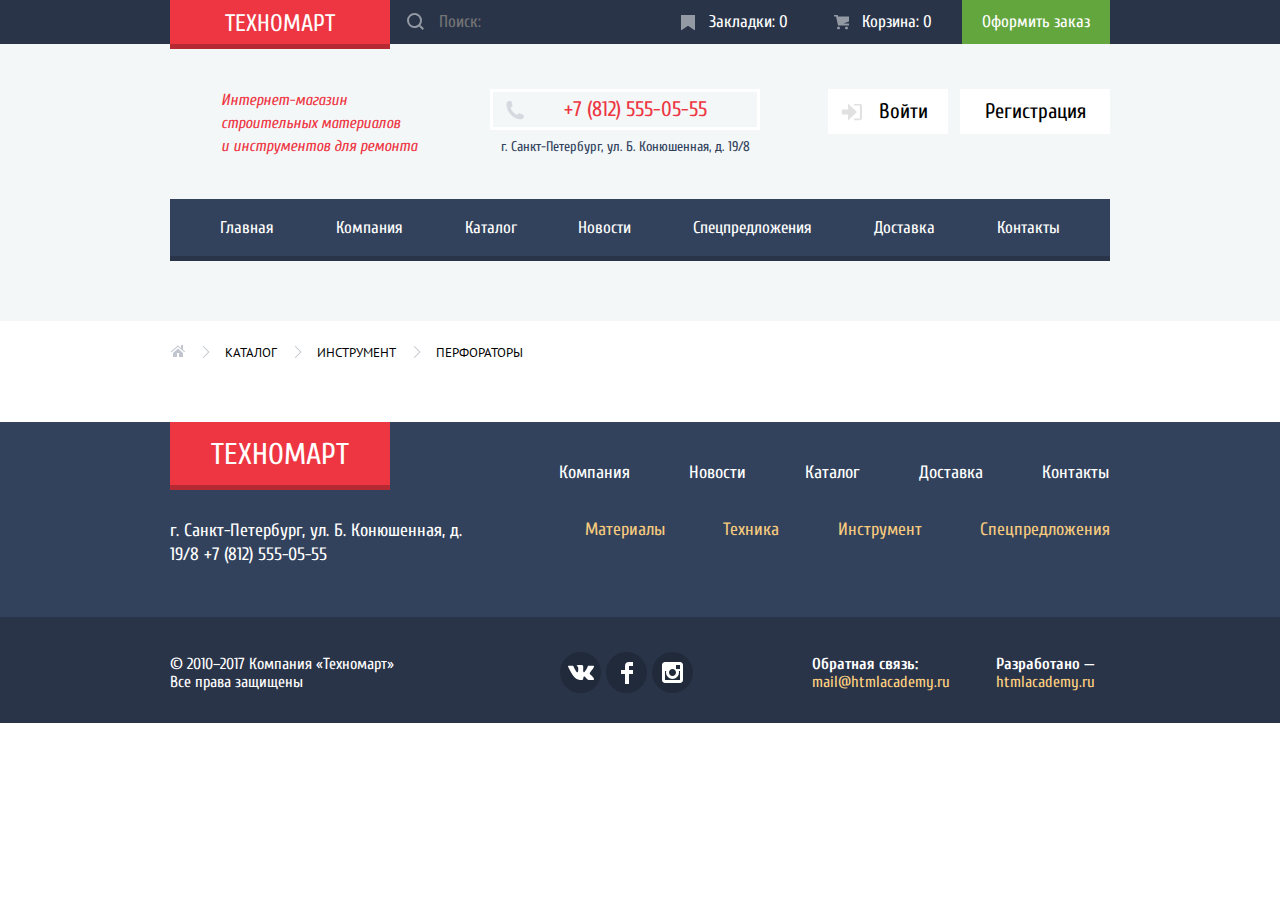
==== catalog-page.html @ 2df8b862 "Catalog Page Started" ====
<!DOCTYPE html>
<html lang="ru">

<head>
    <meta charset="UTF-8">
    <title>Technomart</title>
    <link href="https://fonts.googleapis.com/css?family=Cuprum:400,400i,700|PT+Sans:400,700&display=swap&subset=cyrillic" rel="stylesheet">
    <link rel="stylesheet" href="css/normalize.css">
    <link rel="stylesheet" href="css/style.css">
</head>

<body class="catalog-page">
    <header class="main-header container">
        <div class="header-top-panel">
            <div class="header-top-container">
                <ul class="top-panel-menu">
                    <li>
                        <a class="top-panel-link top-panel-logo" href="#">ТЕХНОМАРТ</a>
                    </li>
                    <li class="menu-item-search">
                        <form action="" method="post">
                            <input class="top-panel-link top-panel-search" type="search" name="header-search" placeholder="Поиск:">
                        </form>
                    </li>
                </ul>
                <ul class="top-panel-menu">
                    <li>
                        <a class="top-panel-link top-panel-bookmarks header-btn-ico" href="#">Закладки: <output class="bookmark-counter">0</output></a>
                    </li>
                    <li>
                        <a class="top-panel-link top-panel-basket header-btn-ico" href="#">Корзина: <output class="basket-counter">0</output></a>
                    </li>
                    <li>
                        <a class="top-panel-link top-panel-checkout" href="#">Оформить заказ</a>
                    </li>
                </ul>
            </div>
        </div>
        <div class="header-middle-panel">
            <div class="middle-panel-container">
                <div class="middle-info-container">
                    <p class="middle-panel-info">
                        Интернет-магазин
                        строительных материалов<br>
                        и инструментов для ремонта
                    </p>
                </div>
                <div class="middle-panel-contacts">
                    <a class="panel-contacts-phone" href="tel:+78125550555">+7 (812) 555-05-55</a>
                    <p class="panel-contacts-location">г. Санкт-Петербург, ул. Б. Конюшенная, д. 19/8</p>
                </div>
                <div class="middle-panel-login">
                    <a class="panel-login-btn panel-login-in" href="#">Войти</a>
                    <a class="panel-login-btn panel-login-reg" href="#">Регистрация</a>
                </div>
            </div>
            <nav class="middle-panel-navigation">
                <ul class="main-nav-menu">
                    <li class="main-nav-item">
                        <a class="nav-item-link" href="">Главная</a>
                    </li>
                    <li class="main-nav-item">
                        <a class="nav-item-link" href="">Компания</a>
                    </li>
                    <li class="main-nav-item">
                        <a class="nav-item-link" href="">Каталог</a>
                    </li>
                    <li class="main-nav-item">
                        <a class="nav-item-link" href="">Новости</a>
                    </li>
                    <li class="main-nav-item">
                        <a class="nav-item-link" href="">Спецпредложения</a>
                    </li>
                    <li class="main-nav-item">
                        <a class="nav-item-link" href="">Доставка</a>
                    </li>
                    <li class="main-nav-item">
                        <a class="nav-item-link" href="">Контакты</a>
                    </li>
                </ul>
            </nav>
        </div>
    </header>
    <main class="container">
        <div class="main-content">
            <ul class="bread-crumbs">
                <li class="bread-crumbs-item">
                    <a href="" class="crumbs-item-link">
                        <img src="svg/icon-home.svg" alt="home" width="15" height="20">
                    </a>
                </li>
                <li class="bread-crumbs-item">
                    <a href="" class="crumbs-item-link">Каталог</a>
                </li>
                <li class="bread-crumbs-item">
                    <a href="" class="crumbs-item-link">Инструмент</a>
                </li>
                <li class="bread-crumbs-item">
                    <a class="crumbs-item-link">Перфораторы</a>
                </li>
            </ul>
        </div>
    </main>
    <footer class="main-footer container">
        <div class="footer-top-panel-container">
            <div class="footer-top-panel">
                <div class="footer-logo-container">
                    <a href="" class="footer-logo">ТЕХНОМАРТ</a>
                    <p class="technomart-address">
                        г. Санкт-Петербург, ул. Б. Конюшенная, д. 19/8
                        +7 (812) 555-05-55
                    </p>
                </div>
                <nav class="footer-navigation-container">
                    <ul class="footer-top-navigation">
                        <li class="footer-top-navigation-item">
                            <a href="" class="footer-top-navigation-link">Компания</a>
                        </li>
                        <li class="footer-top-navigation-item">
                            <a href="" class="footer-top-navigation-link">Новости</a>
                        </li>
                        <li class="footer-top-navigation-item">
                            <a href="" class="footer-top-navigation-link">Каталог</a>
                        </li>
                        <li class="footer-top-navigation-item">
                            <a href="" class="footer-top-navigation-link">Доставка</a>
                        </li>
                        <li class="footer-top-navigation-item">
                            <a href="" class="footer-top-navigation-link">Контакты</a>
                        </li>
                    </ul>
                    <ul class="footer-bottom-navigation">
                        <li class="footer-bottom-navigation-item">
                            <a href="" class="footer-bottom-navigation-link">Материалы</a>
                        </li>
                        <li class="footer-bottom-navigation-item">
                            <a href="" class="footer-bottom-navigation-link">Техника</a>
                        </li>
                        <li class="footer-bottom-navigation-item">
                            <a href="" class="footer-bottom-navigation-link">Инструмент</a>
                        </li>
                        <li class="footer-bottom-navigation-item">
                            <a href="" class="footer-bottom-navigation-link">Спецпредложения</a>
                        </li>
                    </ul>
                </nav>
            </div>
        </div>
        <div class="footer-bottom-panel-container">
            <div class="footer-bottom-panel">
                <p class="footer-copyright">
                    © 2010–2017 Компания «Техномарт»
                    Все права защищены
                </p>
                <div class="footer-social-container">
                    <a href="" class="footer-social social-vk">
                        <span class="visually-hidden">VK</span>
                    </a>
                    <a href="" class="footer-social social-fb">
                        <span class="visually-hidden">FB</span>
                    </a>
                    <a href="" class="footer-social social-instagram">
                        <span class="visually-hidden">Instagram</span>
                    </a>
                </div>
                <div class="footer-autors">
                    <p class="footer-autors-container">
                        <b class="footer-autors-info">Обратная связь:</b>
                        <a href="" class="footer-autors-link">mail@htmlacademy.ru</a>
                    </p>
                    <p class="footer-autors-container">
                        <b class="footer-autors-info">Разработано —</b>
                        <a href="" class="footer-autors-link">htmlacademy.ru</a>
                    </p>
                </div>
            </div>
        </div>
    </footer>
    <div class="modal modal-login">
        <form action="" class="modal-form" method="post">
            <div class="modal-form-container">
                <div class="user-info-container">
                    <p class="user-info">
                        <label class="form-label" for="user-name">Ваше имя:</label>
                        <input class="form-input" type="text" name="name" placeholder="Представьтесь, пожалуйста" id="user-name">
                    </p>
                    <p class="user-info">
                        <label class="form-label" for="user-mail">Ваш e-mail:</label>
                        <input class="form-input" type="text" name="mail" placeholder="Для отправки ответа" id="user-mail">
                    </p>
                </div>
                <p class="user-letter-container">
                    <label class="form-label" for="user-latter">Текст письма:</label>
                    <textarea class="user-letter form-input" name="latter" placeholder="В свободной форме" id="user-latter"></textarea>
                </p>
            </div>
            <div class="submit-btn-container">
                <button class="button submit-btn" type="submit">ОТПРАВИТЬ</button>
            </div>
        </form>
        <button class="modal-close-btn"></button>
    </div>
    <div class="modal modal-map">
        <iframe src="https://yandex.ru/map-widget/v1/-/CKA7zEIZ" width="940" height="446" frameborder="0" allowfullscreen="true"></iframe>
        <button class="modal-close-btn"></button>
    </div>
    <div class="modal mobal-buy">
        <div class="mobal-buy-title-container">
            <h3 class="mobal-buy-title">Товар добавлен в корзину!</h3>
        </div>
        <div class="mobal-buy-btn-container">
            <button class="button checkout-btn">ОФОРМИТЬ ЗАКАЗ</button>
            <button class="button continue-btn">ПРОДОЛЖИТЬ ПОКУПКИ</button>
        </div>
        <button class="modal-close-btn"></button>
    </div>
    <script src="js/main.js"></script>
</body>

</html>
---- css/style.css ----
/* Base style */

*, *::before, *::after {
    box-sizing: inherit;
}

html {
    box-sizing: border-box;
}

.content-box-component {
    box-sizing: content-box;
}

.visually-hidden:not(:focus):not(:active),
input[type="checkbox"].visually-hidden,
input[type="radio"].visually-hidden {
  position: absolute;

  width: 1px;
  height: 1px;
  margin: -1px;
  border: 0;
  padding: 0;

  white-space: nowrap;

  clip-path: inset(100%);
  clip: rect(0 0 0 0);
  overflow: hidden;
}

body .display-on {
    display: block;
}

body .display-off {
    display: none;
}

h1, h2, h3, h4, h5, h6 {
    margin: 0;
}

a {
    display: inline-block;
    text-decoration: none;
    color: #fff;
}

.button {
    color: #ffffff;
    background-color: #ee3643;

    font-size: 14px;
    line-height: 18px;
    font-weight: 400;
    text-transform: uppercase;
    text-align: center;

    border-radius: 4px;
    border: none;

    padding-top: 10px;
    padding-bottom: 10px;

    cursor: pointer;
}

.button:hover {
    background-color: #ca2c37;
}

.button:active {
    background-color: #ba2732;
}

img {
    max-width: 100%;
    height: auto;
}

ul,
li {
    list-style: none;

    margin: 0;
    padding: 0;
}

.container {
    width: 100%;
}

.visibly {
    opacity: 1;

    z-index: 10;
}

.not-visibly {
    opacity: 0;
}

.new-item-ico {
    position: absolute;
    width: 60px;
    height: 59px;

    right: 0;
    top: 0;

    background: url(../img/new-icon.png) no-repeat;
}

body {
    padding: 0;
    margin: 0;

    font-family: 'Cuprum', Arial, sans-serif;
    color: #fff;
    font-size: 24px;
    line-height: 30px;
    font-weight: 400;
}

/* Header */


/* Top panel*/

.header-top-panel {
    width: 100%;
    min-height: 42px;

    background-color: #293449;

    font-size: 17px;
    line-height: 18px;
}

.header-top-container {
    max-width: 960px;
    width: 100%;

    display: flex;
    justify-content: space-between;

    padding: 0 10px;
    margin: 0 auto;
}

.top-panel-menu {
    display: flex;
}

.header-top-panel .top-panel-logo {
    height: 100%;

    padding: 13px 55px;
    padding-bottom: 7px;

    background-color: #ee3643;
    box-shadow: 0 5px 0 0 #b52933;

    font-size: 24px;
    line-height: 21px;
}

.top-panel-search {
    width: 100%;

    padding-left: 49px;
    padding-right: 20px;

    font: inherit;
    color: #ffffff;
    background-color: #293449;
    background-image: url(../svg/icon-search-opacity.svg);
    background-repeat: no-repeat;
    background-position: 17px 13px;
    border: none;
    outline: none;
}

.menu-item-search {
    width: 270px;
}

.top-panel-bookmarks {
    padding-left: 44px;
    padding-right: 30px;
}

.top-panel-basket {
    padding-left: 44px;
    padding-right: 30px;
}

.top-panel-checkout {
    padding: 0 20px;

    background-color: #63a63e;
}

.top-panel-link {
    padding-top: 13px;
    padding-bottom: 13px;
}

.header-btn-ico {
    position: relative;
}

.header-btn-ico::before {
    position: absolute;
    content: "";
    width: 19px;
    height: 19px;

    top: 50%;
    left: 16px;

    transform: translateY(-50%);

    opacity: 0.5;

    background-repeat: no-repeat;
    background-position: center center;
}

.top-panel-bookmarks::before {
    background-image: url(../svg/icon-bookmark.svg);
    background-position: left center;
}

.top-panel-basket::before {
    background-image: url(../svg/icon-cart.svg);
    background-position: left center;
}

.header-btn-ico:hover {
    background-color: #212a3a;
}

.top-panel-logo:hover,
.top-panel-logo:focus {
    background-color: #ca2c37;
}

.top-panel-checkout:hover,
.top-panel-checkout:focus {
    background-color: #5fbb2d;
}

.header-btn-ico:hover::before,
.header-btn-ico:focus::before {
    opacity: 1;
}

.top-panel-bookmarks:active {
    background-color: #161d29;
    color: rgba(255,255,255,0.5);
}

.top-panel-basket:active {
    background-color: #161d29;
    color: rgba(255,255,255,0.5);
}

.top-panel-logo:active {
    background-color: #ba2732;
}

.top-panel-checkout:active {
    background-color: #518534;
    color: rgba(255,255,255,0.5);
}

.header-btn-ico:active::before {
    opacity: 0.5;
}

.top-panel-search:hover {
    background-color: #212a3a;
    background-image: url(../svg/icon-search.svg);
}

.top-panel-search:focus {
    background-color: #ffffff;
    color: #000000;
    background-image: url(../svg/icon-search-red.svg);
}

/* Middle panel */

.header-middle-panel {
    width: 100%;

    background-color: #f3f7f8;
    color: #32425c;

    padding-bottom: 65px;
}

.middle-panel-container {
    max-width: 960px;
    width: 100%;

    padding: 45px 10px 40px 10px;
    margin: 0 auto;

    display: flex;
    justify-content: space-between;
}

.middle-info-container {
    max-width: 300px;
    width: 100%;

    padding: 0 50px 0 51px;
}

.middle-panel-info {
    font-size: 16px;
    line-height: 23px;
    font-style: italic;
    color: #ee3643;

    margin: 0;
}

.middle-panel-contacts {
    max-width: 300px;
    width: 100%;

    padding-right: 30px;
}

.panel-contacts-phone {
    position: relative;

    max-width: 270px;
    width: 100%;

    display: block;

    border: 3px solid #ffffff;
    color: #ee3643;
    font-size: 21px;
    line-height: 21px;
    font-weight: 400;

    padding: 7px 49px 7px 71px;
}

.panel-contacts-phone::before {
    position: absolute;
    content: "";
    width: 18px;
    height: 19px;

    top: 50%;
    left: 13px;

    transform: translateY(-50%);

    opacity: 0.5;

    background: url(../svg/icon-phone.svg) no-repeat center center;
}

.panel-contacts-location {
    display: block;

    font-size: 14px;
    line-height: 24px;
    color: #32425c;
    font-weight: 400;
    text-align: center;

    margin: 0;
    margin-top: 5px;
}

.middle-panel-login {
    max-width: 300px;
    width: 100%;

    display: flex;
    justify-content: space-between;

    padding-left: 18px;
}

.panel-login-btn {
    max-height: 45px;
    height: 100%;

    font-size: 21px;
    line-height: 21px;
    font-weight: 400;
    text-align: center;
    color: #000000;
    background-color: #ffffff;

    padding-top: 12px;
    padding-bottom: 14px;
}

.panel-login-in {
    position: relative;

    max-width: 120px;
    width: 100%;

    padding-left: 31px;
}

.panel-login-in::before {
    position: absolute;
    content: "";
    width: 20px;
    height: 17px;

    top: 50%;
    left: 14px;

    transform: translateY(-50%);

    opacity: 0.5;

    background: url(../svg/icon-login.svg) no-repeat center center;
}

.panel-login-reg {
    max-width: 150px;
    width: 100%;
}

.panel-login-btn:hover {
    color: #ee3643;
}

.panel-login-in:hover::before {
    background: url(../svg/icon-login-blue.svg) no-repeat center center;

    opacity: 1;
}

.panel-login-btn:active {
    color: rgba(0,0,0,0.5);
}

.panel-login-in:active::before {
    background: url(../svg/icon-login.svg) no-repeat center center;

    opacity: 0.5;
}

/* Middle-panel-navigation */

.middle-panel-navigation {
    max-width: 960px;
    width: 100%;

    padding: 0 10px;
    margin: 0 auto;

    color: #ffffff;
    font-size: 17px;
    line-height: 17px;
    font-weight: 400;
}

.main-nav-menu {
    display: flex;
    justify-content: space-between;
    flex-wrap: wrap;

    background-color: #32425c;
    box-shadow: 0 5px 0 0 #293449;
    padding-left: 20px;
    padding-right: 20px;
}

.nav-item-link {
    padding: 20px 30px;
}

.nav-item-link:hover {
    background-color: #293449;
}

.nav-item-link:active {
    background-color: #1d2739;

    color: rgba(255,255,255,0.5);
}

/* Main */

.content {
    padding-top: 60px;
    padding-bottom: 85px;

    background-color: #ffffff;
}

.main-content {
    max-width: 960px;
    width: 100%;

    padding: 0 10px;
    margin: 0 auto;
}

/* Features */

.features-container {
    margin-bottom: 53px;
}

.features {
    display: flex;
    justify-content: space-between;
    flex-wrap: wrap;
    align-items: flex-start;
}

.features-item {
    position: relative;

    max-width: 300px;
    width: 100%;

    padding: 19px 24px;
    margin-bottom: 20px;
}

.features-item-slider {
    position: relative;

    max-width: 620px;
    width: 100%;
    height: 266px;

    margin-bottom: 20px;

    background-color: black;
}

.features-slider-btn {
    position: absolute;
    width: 23px;
    height: 40px;

    top: 50%;

    transform: translateY(-50%);

    background-repeat: no-repeat;
    background-position: center center;

    border: none;
    background-color: transparent;

    cursor: pointer;

    padding: 0;

    outline: none;
}

.slider-btn-left {
    left: 25px;

    background-image: url(../svg/icon-left.svg);
}

.slider-btn-right {
    right: 25px;

    background-image: url(../svg/icon-right.svg);
}

.slider-paginator-container {
    position: absolute;

    width: 30px;
    height: 10px;

    left: 49%;
    bottom: 38px;
}

.slider-paginator-container-flex {
    display: flex;
    justify-content: space-between;
}

.slider-paginator {
    display: flex;
    justify-content: center;
    align-items: center;

    width: 10px;
    height: 10px;

    border-radius: 50%;
    background-color: #ffffff;

    cursor: pointer;
}

.slider-red-dot {
    width: 6px;
    height: 6px;

    border-radius: 50%;
    background-color: #ee3643;
}

.features-slider-container {
    height: 100%;
}

.features-slider-1 {
    display: flex;
    flex-direction: column;

    width: 100%;
    height: 100%;

    padding: 24px 24px;

    background: url('../img/features-slider-img-1.jpg') no-repeat center center;
}

.features-slider-2 {
    display: flex;
    flex-direction: column;

    width: 100%;
    height: 100%;

    padding: 24px 24px;

    background: url('../img/features-slider-img-2.jpg') no-repeat center center;
}

.features-slider-title {
    font-size: 36px;
    line-height: 36px;
    font-weight: 700;
    text-transform: uppercase;
    color: #ffffff;
}

.features-slider-info {
    font-family: 'PT Sans', Arial, sans-serif;
    font-size: 18px;
    line-height: 24px;
    font-weight: 400;
    color: #ffffff;
}

.features-slider-button {
    width: 195px;

    margin-top: auto;
}

.features-item-container {
    max-width: 300px;
    width: 100%;
}

.features-fon-1 {
    background-color: #ffbf47;

    background-image: url(../svg/icon-1.svg);
    background-repeat: no-repeat;
    background-position: 213px center;

}

.features-fon-2 {
    background-color: #3bbce3;

    background-image: url(../svg/icon-2.svg);
    background-repeat: no-repeat;
    background-position: 197px center;
}

.features-fon-3 {
    background-color: #dc91d8;

    background-image: url(../svg/icon-3.svg);
    background-repeat: no-repeat;
    background-position: 191px center;
}

.features-fon-4 {
    background-color: #8ed78f;

    background-image: url(../svg/icon-4.svg);
    background-repeat: no-repeat;
    background-position: 196px center;
}

.features-fon-5 {
    background-color: #ffc047;

    background-image: url(../svg/icon-5.svg);
    background-repeat: no-repeat;
    background-position: 191px center;
}

.features-title {
    font-size: 24px;
    line-height: 30px;
    font-weight: 700;

    color: #ffffff;

    margin-bottom: 17px;
}

.features-button {
    max-width: 135px;
    width: 100%;

    font-size: 14px;
    line-height: 18px;
    text-transform: uppercase;
    font-weight: 400;
    text-align: center;
    vertical-align: middle;

    color: #ffffff;
    background-color: rgba(0, 0, 0, 0.1);
    border-radius: 4px;

    padding: 10px 0;
}

.features-button:hover {
    background-color: rgba(0, 0, 0, 0.2);
}

.features-button:active {
    background-color: rgba(0, 0, 0, 0.3);
}

/* Popular products */

.popular-products {
    display: flex;
    justify-content: space-between;

    padding: 26px 30px;
    margin-bottom: 20px;

    background-color: #f9f5f0;
}

.popular-products-container {
    margin-bottom: 20px;
}

.popular-products-title {
    align-self: center;

    color: #32425c;
    font-size: 30px;
    line-height: 30px;
    font-weight: 400;
    text-transform: uppercase;
}

.popular-products-btn {
    max-width: 253px;
    width: 100%;
}

.popular-products-menu {
    display: flex;
    justify-content: space-between;

    font-family: 'PT Sans', Arial, sans-serif;
    font-weight: 700;
}

.popular-products-item {
    position: relative;

    max-width: 220px;
    width: 100%;

    border: 1px solid rgba(0,0,0,0.1);
}

.products-item-container {
    display: flex;
    flex-direction: column;
    align-items: center;
}

.products-item-img-container {
    max-width: 190px;
    width: 100%;
    height: 170px;

    display: flex;
    justify-content: center;
    align-items: center;

    margin-bottom: 8px;
}

.products-item-title {
    font-size: 18px;
    line-height: 20px;
    font-weight: 700;
    text-align: center;
    color: #000000;

    margin: 0;
    margin-bottom: 12px;
}

.products-item-img {
    display: block;
}

.products-item-oldprice {
    font-size: 17px;
    line-height: 18px;
    font-weight: 700;
    text-align: center;
    text-decoration: line-through;
    color: #a9a9a9;

    min-height: 18px;

    margin-bottom: 10px;
}

.products-item-newprice {
    align-self: center;

    font-size: 17px;
    line-height: 18px;
    font-weight: 700;
    text-align: center;
    color: #ffffff;
    border-radius: 3px;
    background: url(../svg/red-button.svg) no-repeat;

    padding: 10px 38px;
    margin-bottom: 20px;
}

.hover-hidden-container {
    display: none;
}

.products-item-hover-container {
    display: flex;
    justify-content: center;
    align-items: center;
}

.products-hover-btn {
    display: block;

    border: none;
    border-radius: 4px;

    font-family: 'Cuprum', Arial, sans-serif;
    font-size: 14px;
    line-height: 18px;
    font-weight: 400;
    color: #ffffff;
    text-transform: uppercase;
    text-align: center;
    vertical-align: middle;

    cursor: pointer;
}

.buy-btn {
    position: relative;

    min-width: 135px;
    width: 100%;

    margin-bottom: 10px;
    padding-top: 10px;
    padding-bottom: 7px;

    background-color: #63a63e;
    box-shadow: 0 3px 0 0 #367315;
}

.bookmark-btn {
    min-width: 135px;
    width: 100%;

    padding-top: 8px;
    padding-bottom: 6px;

    color: #32425c;
    background-color: #ffffff;
    border: 3px solid #63a63e;
}

.buy-btn::before {
    position: absolute;
    content: "";
    width: 19px;
    height: 19px;

    top: 50%;
    left: 16px;

    transform: translateY(-50%);

    opacity: 0.5;

    background-repeat: no-repeat;
    background-position: center center;
}

.buy-btn::before {
    background-image: url(../svg/icon-cart.svg);
    background-position: left center;
}

.buy-btn:hover,
.buy-btn:focus {
    background-color: #5fbb2d;
}

.buy-btn:hover::before,
.buy-btn:focus::before {
    opacity: 1;
}

.buy-btn:active {
    background-color: #518534;
}

.buy-btn:active::before {
    opacity: 1;
}

.bookmark-btn:hover,
.bookmark-btn:focus {
    border-color: #32425c;
}

.bookmark-btn:active {
    border-color: rgba(50, 66, 92, 0.5);
    color: rgba(50, 66, 92, 0.5);
}

.popular-products-item:hover .products-item-img {
    display: none;
}

.popular-products-item:hover .hover-hidden-container {
    display: block;
}

.popular-products-item:hover {
    box-shadow: 0 10px 20px 0 rgba(0,0,0,0.3);
}

/* Popular-producers */

.popular-producers {
    display: flex;
    justify-content: space-between;

    padding: 26px 30px;
    margin-bottom: 20px;

    background-color: #f9f5f0;
}

.popular-producers-title {
    align-self: center;

    color: #32425c;
    font-size: 30px;
    line-height: 30px;
    font-weight: 400;
    text-transform: uppercase;
}

.popular-producers-btn {
    max-width: 253px;
    width: 100%;
}

.popular-producers-container {
    margin-bottom: 65px;
}

.popular-producers-menu {
    display: flex;
    justify-content: space-between;
    align-items: flex-start;
    flex-wrap: wrap;
}

.popular-producers-item {
    display: flex;
    justify-content: center;
    align-items: center;

    max-width: 220px;
    width: 100%;
    height: 145px;

    border: 1px solid rgba(0,0,0,0.1);

    margin-bottom: 20px;
}

.popular-producers-item:hover {
    box-shadow: 0 10px 20px 0 rgba(0,0,0,0.3);
}

.producers-item-link:active {
    opacity: 0.4;
}

.producers-item-link {
    display: flex;
    justify-content: center;
    align-items: center;

    width: 100%;
    height: 100%;

    background-color: #ffffff;
}

.interskol-img {
    margin-top: -10px;
}

/* Services */

.services-container {
    width: 100%;

    background-color: #f4f8fa;
    color: #000000;
}

.services {
    max-width: 960px;
    width: 100%;

    padding: 65px 10px 0 10px;
    margin: 0 auto;
}

.services-info {
    margin-bottom: 60px;
}

.services-title {
    font-size: 30px;
    line-height: 30px;
    text-transform: uppercase;
    font-weight: 400;
    color: #000000;

    margin-bottom: 25px;
}

.services-description {
    font-family: 'PT Sans', Arial, sans-serif;
    font-size: 13px;
    line-height: 24px;
    font-weight: 400;
    color: #000000;

    margin: 0;
}

.services-content {
    position: relative;
    margin-bottom: 54px;
    padding-bottom: 102px;
}

.services-slider-menu {
    max-width: 240px;
    width: 100%;
}

.services-content::after {
    content: "";

    position: absolute;

    height: 270px;
    width: 20px;

    left: 230px;
    top: -45px;

    background: url('../img/shadow-line.png') no-repeat;
}

.services-slider-menu label {
    display: block;

    width: 100%;

    padding: 15px 22px;

    font-size: 21px;
    line-height: 30px;
    font-weight: 700;
    text-align: left;
    color: #ffffff;
    background-color: #32425c;

    border-bottom: 1px solid #293449;
    border-top: 1px solid #405069;

    cursor: pointer;
}

.services-slider-menu input[type="radio"] {
    display: none;

    position: absolute;

    opacity: 0;
}

.services-slider-item:hover {
    background-color: #293449;
    color: #ffffff;
}

#button-1:checked ~ label[for="button-1"],
#button-2:checked ~ label[for="button-2"],
#button-3:checked ~ label[for="button-3"] {
    background-color: #ffffff;
    color: #293449;

    border-top: 1px solid #ffffff;
    border-bottom: 1px solid #ffffff;
}

#button-1:checked ~ .services-slider-content-container .services-slider-delivery,
#button-2:checked ~ .services-slider-content-container .services-slider-guarantee,
#button-3:checked ~ .services-slider-content-container .services-slider-credit {
    display: block;
}

.services-slider-content {
    position: absolute;
    display: none;
    top: 0;
    right: 0;
    width: 620px;
    padding-bottom: 139px;
}

.services-slider-delivery {
    background: url('../img/services-delivery.png') no-repeat 100% 21px;
}

.services-slider-guarantee {
    background: url('../img/services-guarantee.png') no-repeat 100% 0%;
}

.services-slider-credit {
    background: url('../img/services-credit.png') no-repeat 100% 0%;
}

.services-slider-title {
    font-size: 36px;
    line-height: 36px;
    font-weight: 400;
    color: #32425c;
    text-transform: uppercase;

    margin-bottom: 24px;
}

.services-slider-description {
    max-width: 280px;
    width: 100%;

    margin: 0;

    font-family: 'PT Sans', Arial, sans-serif;
    font-size: 13px;
    line-height: 24px;
    font-weight: 400;
    color: #000000;
}

.services-slider-description-guarantee {
    max-width: 380px;
    width: 100%;
}

.services-slider-credit-btn {
    max-width: 195px;
    width: 100%;

    background-color: #ff5357;

    margin-top: 28px;
}

/* About-US */

.about-us-container {
    width: 100%;

    color: #000000;
    background-color: #ffffff;
}

.about-us {
    max-width: 960px;
    width: 100%;

    display: flex;
    justify-content: space-between;

    margin: 0 auto;
    padding: 25px 10px 85px 10px;
}

.about-us-info {
    max-width: 520px;
    width: 100%;
}

.about-us-title {
    font-size: 30px;
    line-height: 30px;
    font-weight: 400;
    text-transform: uppercase;
    color: #000000;

    margin-bottom: 30px;
}

.about-us-desc {
    margin: 0;
    margin-bottom: 25px;

    font-family: 'PT Sans', Arial, sans-serif;
    font-size: 13px;
    line-height: 24px;
    font-weight: 400;
    color: #000000;
}

.about-us-info-menu {
    margin-bottom: 35px;
}

.about-us-info-item {
    font-size: 18px;
    line-height: 20px;
    font-weight: 400;
    color: #000000;

    padding-left: 35px;
    margin-bottom: 20px;
}

.about-us-info-button {
    max-width: 220px;
    width: 100%;
}

.about-us-contacts {
    max-width: 300px;
    width: 100%;
}

.about-us-map {
    margin-top: 32px;
    margin-bottom: 35px;

    cursor: pointer;
}

.about-us-contacts-button {
    max-width: 300px;
    width: 100%;
}

/* Footer */

.footer-top-panel-container {
    background-color: #32425c;
    color: #ffffff;
}

.footer-bottom-panel-container {
    background-color: #293449;
    color: #ffffff;
}

.footer-top-panel {
    max-width: 960px;
    width: 100%;

    display: flex;
    justify-content: space-between;

    margin: 0 auto;
    padding: 0 10px;
    padding-bottom: 50px;
}

.footer-bottom-panel {
    max-width: 960px;
    width: 100%;

    margin: 0 auto;
    padding: 0 10px;
}

.footer-logo-container {
    max-width: 325px;
    width: 100%;
}

.footer-logo {
    max-width: 220px;
    width: 100%;

    padding: 18px 40px;
    padding-bottom: 15px;
    margin-bottom: 34px;

    background-color: #ee3643;
    box-shadow: 0 5px 0 0 #b52933;

    font-size: 30px;
    line-height: 30px;
    font-weight: 400;
    text-transform: uppercase;
    text-align: center;
    color: #ffffff;
}

.footer-logo:hover,
.footer-logo:focus {
    background-color: #ca2c37;
}

.footer-logo:active {
    background-color: #ba2732;
}

.technomart-address {
    margin: 0;

    color: #ffffff;
    font-size: 18px;
    line-height: 24px;
}

.footer-navigation-container {
    font-size: 18px;
    line-height: 24px;
    font-weight: 400;

    margin-top: 39px;
}

.footer-top-navigation {
    display: flex;
    justify-content: space-between;
    flex-wrap: wrap;

    width: 550px;

    margin-bottom: 33px;
}

.footer-bottom-navigation {
    display: flex;
    justify-content: space-between;
    flex-wrap: wrap;

    width: 525px;

    margin-left: 26px;
}

.footer-top-navigation-link {
    color: #ffffff;
}

.footer-bottom-navigation-link {
    color: #f5ca7e;
}

.footer-top-navigation-link:hover,
.footer-bottom-navigation-link:hover {
    text-decoration: underline;
}

.footer-top-navigation-link:active {
    color: rgba(255,255,255,0.5);
}


.footer-bottom-navigation-link:active {
    color: rgba(255,209,128,0.5);
}

.footer-bottom-panel {
    max-width: 960px;
    width: 100%;

    display: flex;
    align-items: center;

    font-size: 16px;
    line-height: 18px;

    margin: 0 auto;
    padding: 35px 10px 30px 10px;
}

.footer-copyright {
    max-width: 230px;
    width: 100%;

    margin: 0;
    margin-right: 160px;
}

.footer-social-container {
    max-width: 133px;
    width: 100%;

    display: flex;
    justify-content: space-between;

    margin-right: 119px;
}

.footer-social {
    width: 41px;
    height: 41px;

    border-radius: 50%;

    background-color: #212a3a;
    background-repeat: no-repeat;
    background-position: center center;
}

.footer-social:hover {
    background-color: #ee3643;
}

.social-vk {
    background-image: url(../svg/icon-vk.svg);
}

.social-fb {
    background-image: url(../svg/icon-fb.svg);
}

.social-instagram {
    background-image: url(../svg/icon-insta.svg);
}

.footer-autors-container {
    margin: 0;
}

.footer-autors {
    max-width: 300px;
    width: 100%;

    display: flex;
    justify-content: space-between;

    padding-right: 15px;
}

.footer-autors-info {
    display: block;

    color: #ffffff;
}

.footer-autors-link {
    display: block;

    color: #ffd180;
}

.footer-autors-link:hover {
    text-decoration: underline;
}

.footer-autors-link:active {
    color: #ee3643;
    text-decoration: none;
}

/* Popup */

.modal {
    position: fixed;

    left: 50%;
    top: 50%;

    transform: translateX(-50%) translateY(-50%);

    z-index: 1000;
}

.modal-login {
    display: none;

    width: 620px;
    height: 430px;

    background-color: #ffffff;
    color: #000000;

    box-shadow: 0 13px 30px 0 rgba(0,0,0,0.7);

    padding-top: 45px;
}

.modal-login::before {
    content: "";
    position: absolute;

    width: 620px;
    height: 7px;

    left: 0;
    top: 0;

    background-color: #ff5257;
}

.modal-close-btn {
    position: absolute;

    width: 21px;
    height: 21px;

    right: 9px;
    top: 16px;

    background: url('../svg/form-2.svg') no-repeat center center;

    border: none;

    cursor: pointer;
}

.modal-form {
    width: 100%;
    height: 100%;
}

.modal-form-container {
    width: 460px;

    margin: 0 auto;
}

.user-info-container {
    display: flex;
    justify-content: space-between;

    margin-bottom: 20px;
}

.user-info {
    width: 220px;

    margin: 0;
}

.user-letter-container {
    margin: 0;
}

.form-label {
    display: block;

    font-size: 18px;
    line-height: 18px;
    font-weight: 400;
    color: #000000;

    margin-bottom: 10px;
}

.form-input {
    display: block;

    width: 100%;

    font-size: 13px;
    line-height: 18px;
    font-weight: 400;
    color: #000000;

    padding: 8px 14px;

    border: 2px solid rgba(0,0,0,0.1);
    border-radius: 3px;
}

.user-letter {
    height: 114px;

    margin-bottom: 37px;
}

.submit-btn-container {
    background-color: #f4f4f4;

    padding: 41px 80px;
}

.submit-btn {
    width: 460px;

    margin: 0 auto;

    border: none;
}

.form-input:hover {
    border-color: rgba(0,0,0,0.3);
}

.form-input:focus {
    border-color: #ee3643;
    outline: none;
}

.modal-map {
    display: none;

    width: 940px;
    height: 446px;

    box-shadow: 0 0 20px 0 rgba(0,0,0,0.5);

    background: url('../img/modal-map.jpg') no-repeat center center;
}

.mobal-buy {
    display: none;

    width: 620px;
    height: 282px;

    background-color: #ffffff;

    box-shadow: 0 15px 30px 0 rgba(0,0,0,0.6);
}

.mobal-buy::before {
    content: "";
    position: absolute;

    width: 620px;
    height: 7px;

    left: 0;
    top: 0;

    background-color: #ff5257;
}

.mobal-buy-title-container {
    width: 100%;

    padding-top: 72px;
    padding-bottom: 68px;

    background: url('../svg/form-1.svg') no-repeat 81px center;
}

.mobal-buy-title {
    font-size: 30px;
    line-height: 30px;
    font-weight: 400;
    color: #000000;

    vertical-align: middle;

    margin-left: 179px;
}

.mobal-buy-btn-container {
    display: flex;
    justify-content: space-between;

    padding: 37px 80px;

    background-color: #f1f1f1;
}

.checkout-btn {
    width: 220px;
}

.continue-btn {
    width: 220px;

    color: #000000;
    background-color: #ffffff;
}

.continue-btn:hover,
.continue-btn:focus {
    color: #ffffff;
    background-color: #5fbb2d;
}

.continue-btn:active {
    background-color: #518534;
}

/* JS-Style */

.modal-show {
    display: block;
}

.highlight {
    background-color: #ee3643;
}

/* Catalog-page */

.catalog-page .main-content {
    padding-top: 23px;
    padding-bottom: 60px;
}

.bread-crumbs {
    display: flex;
}

.bread-crumbs-item {
    position: relative;

    line-height: 0;
}

.bread-crumbs-item + .bread-crumbs-item {
    margin-left: 40px;
}

.bread-crumbs-item:not(:last-child)::after {
    content: "";

    position: absolute;

    width: 22px;
    height: 40px;

    top: 47%;
    right: -32px;

    transform: translateY(-50%);

    background: url('../svg/icon-right-small.svg') no-repeat center center;
}

.crumbs-item-link {
    font-family: 'PT Sans', Arial, sans-serif;
    color: #000;
    font-size: 13px;
    line-height: 18px;
    font-weight: 400;
    text-transform: uppercase;
}
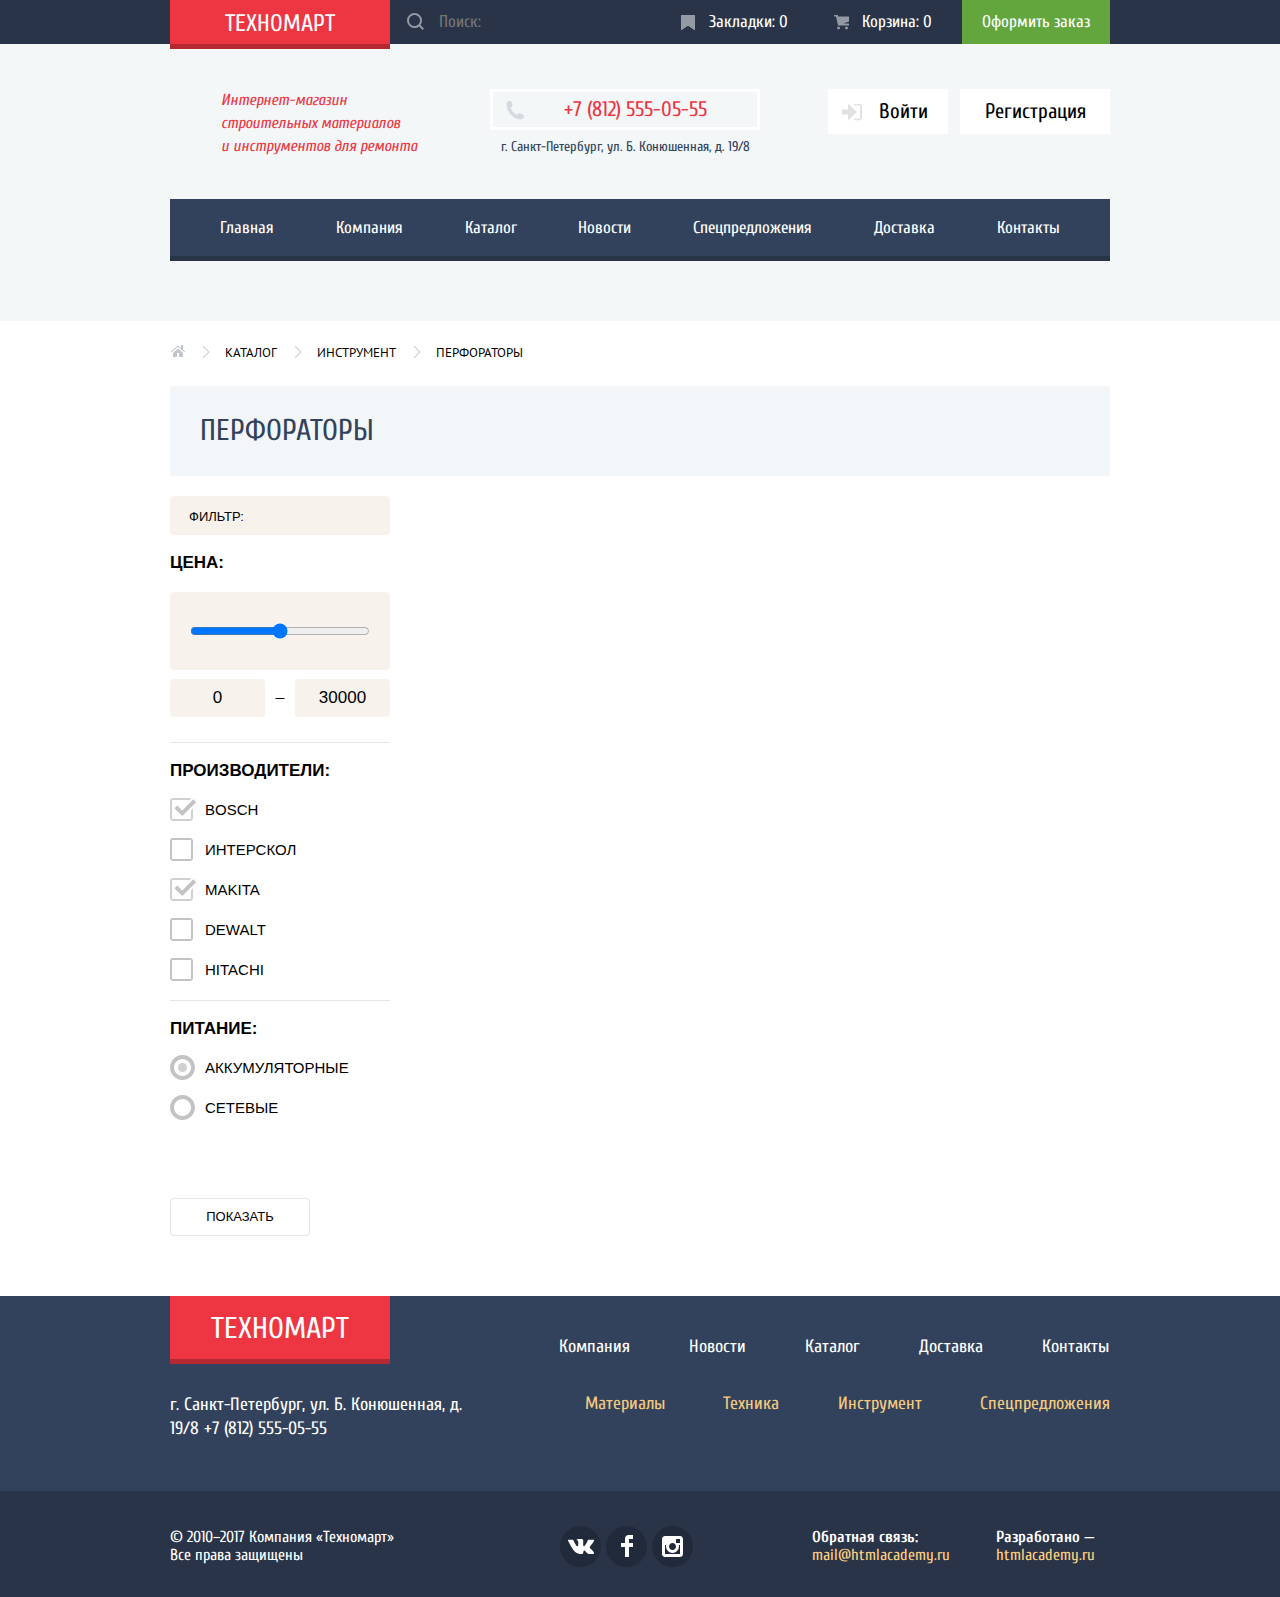
==== commit 7cdc44f3: "catalog filter done" ====
--- a/catalog-page.html
+++ b/catalog-page.html
@@ -99,6 +99,72 @@
                     <a class="crumbs-item-link">Перфораторы</a>
                 </li>
             </ul>
+            <section class="catalog-title-container">
+                <h3 class="catalog-title">ПЕРФОРАТОРЫ</h3>
+            </section>
+            <div class="catalog-container">
+                <div class="catalog-filter-container">
+                    <form action="" class="catalog-filter" method="post">
+                        <div class="form-filter-container filter-fon">
+                            <span class="form-filter">ФИЛЬТР:</span>
+                        </div>
+                        <fieldset>
+                            <legend>ЦЕНА:</legend>
+                            <div class="price-range-container filter-fon">
+                                <input type="range">
+                            </div>
+                            <div class="price-counter-container">
+                                <div class="price-counter filter-fon">
+                                    <span>0</span>
+                                </div>
+                                <div class="price-counter filter-fon">
+                                    <span>30000</span>
+                                </div>
+                            </div>
+                        </fieldset>
+                        <fieldset class="manufacturer-group">
+                            <legend>ПРОИЗВОДИТЕЛИ:</legend>
+                            <ul class="filter-menu">
+                                <li class="filter-item">
+                                    <input type="checkbox" name="bosch" id="bosch-id" checked>
+                                    <label for="bosch-id">BOSCH</label>
+                                </li>
+                                <li class="filter-item">
+                                    <input type="checkbox" name="interskol" id="interskol-id">
+                                    <label for="interskol-id">ИНТЕРСКОЛ</label>
+                                </li>
+                                <li class="filter-item">
+                                    <input type="checkbox" name="makita" id="makita-id" checked>
+                                    <label for="makita-id">MAKIta</label>
+                                </li>
+                                <li class="filter-item">
+                                    <input type="checkbox" name="dewalt" id="dewalt-id">
+                                    <label for="dewalt-id">Dewalt</label>
+                                </li>
+                                <li class="filter-item">
+                                    <input type="checkbox" name="hitachi" id="hitachi-id">
+                                    <label for="hitachi-id">Hitachi</label>
+                                </li>
+                            </ul>
+                        </fieldset>
+                        <fieldset class="typeofdrill-group">
+                            <legend>ПИТАНИЕ:</legend>
+                            <ul class="filter-menu">
+                                <li class="filter-item">
+                                    <input type="radio" name="drill" id="battery-id" checked>
+                                    <label for="battery-id">Аккумуляторные</label>
+                                </li>
+                                <li class="filter-item">
+                                    <input type="radio" name="drill" id="network-id">
+                                    <label for="network-id">Сетевые</label>
+                                </li>
+                            </ul>
+                        </fieldset>
+                        <button class="filter-btn" type="submit">ПОКАЗАТЬ</button>
+                    </form>
+                </div>
+                <div class="catalog-goods-container"></div>
+            </div>
         </div>
     </main>
     <footer class="main-footer container">
--- a/css/style.css
+++ b/css/style.css
@@ -1765,10 +1765,14 @@
 .catalog-page .main-content {
     padding-top: 23px;
     padding-bottom: 60px;
+
+    color: #000000;
 }
 
 .bread-crumbs {
     display: flex;
+
+    margin-bottom: 24px;
 }
 
 .bread-crumbs-item {
@@ -1806,9 +1810,229 @@
     text-transform: uppercase;
 }
 
-
-
-
-
-
-
+.catalog-title-container {
+    padding: 30px 30px 30px 30px;
+    margin-bottom: 20px;
+
+    background-color: #f2f6f8;
+}
+
+.catalog-title {
+    font-size: 30px;
+    line-height: 30px;
+    font-weight: 400;
+    text-transform: uppercase;
+    color: #32425c;
+}
+
+.catalog-container {
+    display: flex;
+    justify-content: space-between;
+}
+
+.filter-fon {
+    background-color: #f7f3ec;
+    border-radius: 4px;
+}
+
+.catalog-filter-container {
+    max-width: 220px;
+    width: 100%;
+
+    font-family: 'PTSans', Arial, sans-serif;
+    font-size: 13px;
+    line-height: 18px;
+    font-weight: 400;
+}
+
+.catalog-goods-container {
+    max-width: 700px;
+    width: 100%;
+}
+
+.catalog-filter {
+    display: flex;
+    flex-direction: column;
+}
+
+.form-filter-container {
+    padding: 11px 19px 9px 19px;
+    margin-bottom: 13px;
+}
+
+.form-filter {
+    vertical-align: middle;
+}
+
+.catalog-filter fieldset {
+    display: flex;
+    flex-direction: column;
+
+    border: none;
+    padding: 0;
+    margin: 0;
+}
+
+.catalog-filter fieldset:not(:last-of-type) {
+    border-bottom: 1px solid rgba(0,0,0,0.1);
+}
+
+.catalog-filter fieldset:last-of-type {
+    margin-bottom: 60px;
+}
+
+.catalog-filter fieldset:not(:last-of-type) {
+    margin-bottom: 13px;
+}
+
+.catalog-filter legend {
+    font-size: 17px;
+    line-height: 30px;
+    font-weight: 700;
+
+    margin-bottom: 14px;
+}
+
+.price-range-container {
+    padding: 30px 20px;
+
+    margin-bottom: 9px;
+}
+
+.price-range-container input {
+    width: 100%;
+
+    vertical-align: middle;
+}
+
+.price-counter-container {
+    position: relative;
+
+    display: flex;
+    justify-content: space-between;
+
+    margin-bottom: 25px;
+}
+
+.price-counter-container::after {
+    content: "";
+
+    position: absolute;
+
+    width: 9px;
+    height: 1px;
+
+    left: 50%;
+    top: 50%;
+
+    transform: translateX(-50%);
+
+    background-color: #000;
+}
+
+.price-counter {
+    width: 95px;
+
+    padding: 10px 0 9px 0;
+
+    text-align: center;
+}
+
+.price-counter span {
+    font-size: 17px;
+    line-height: 18px;
+}
+
+.filter-menu {
+    display: flex;
+    flex-direction: column;
+}
+
+.filter-item {
+    margin-bottom: 20px;
+}
+
+.filter-menu input {
+    display: none;
+}
+
+.filter-menu label {
+    position: relative;
+
+    font-size: 15px;
+    line-height: 20px;
+    font-weight: 400;
+    text-transform: uppercase;
+
+    padding-left: 35px;
+
+    cursor: pointer;
+}
+
+.filter-menu label::before {
+    content: "";
+
+    position: absolute;
+
+    width: 27px;
+    height: 25px;
+
+    left: 0;
+    top: -4px;
+
+    background-repeat: no-repeat;
+    background-position: left center;
+
+    opacity: 0.8;
+}
+
+.manufacturer-group label::before {
+    background-image: url('../svg/checkbox-off.svg');
+}
+
+.manufacturer-group input:checked + label::before {
+    background-image: url('../svg/checkbox-on.svg');
+}
+
+.typeofdrill-group label::before {
+    background-image: url('../svg/radio-off.svg');
+}
+
+.typeofdrill-group input:checked + label::before {
+    background-image: url('../svg/radio-on.svg');
+}
+
+.filter-menu input:hover + label::before {
+    opacity: 1;
+}
+
+.filter-menu input:disabled + label::before {
+    opacity: 0.4;
+}
+
+.filter-btn {
+    width: 140px;
+
+    font: inherit;
+
+    font-size: 13px;
+    line-height: 18px;
+    font-weight: 400;
+    text-transform: uppercase;
+    text-align: center;
+    color: #000;
+
+    border: 1px solid rgba(0,0,0,0.1);
+    border-radius: 4px;
+
+    background-color: #fff;
+
+    padding: 9px 0;
+}
+
+
+
+
+
+
+
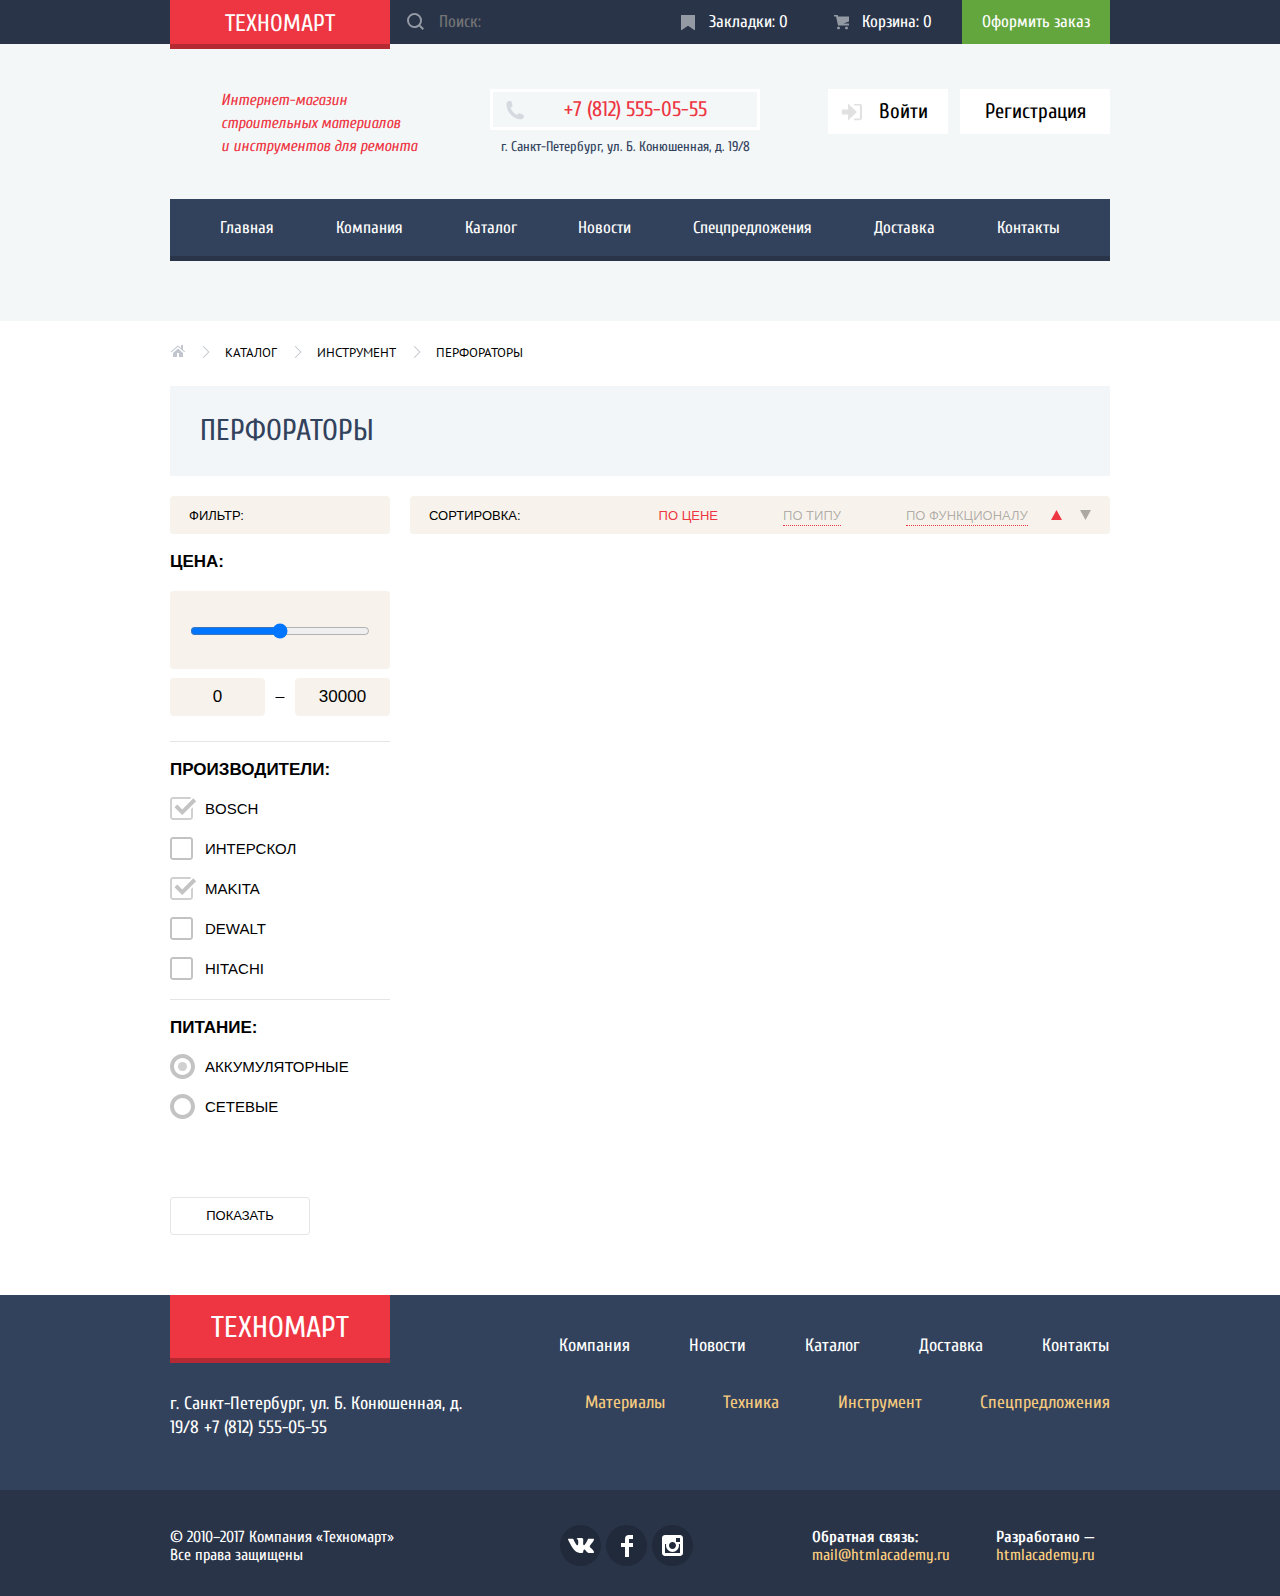
==== commit d3303b00: "sorting container done" ====
--- a/catalog-page.html
+++ b/catalog-page.html
@@ -106,7 +106,7 @@
                 <div class="catalog-filter-container">
                     <form action="" class="catalog-filter" method="post">
                         <div class="form-filter-container filter-fon">
-                            <span class="form-filter">ФИЛЬТР:</span>
+                            <div class="form-filter">ФИЛЬТР:</div>
                         </div>
                         <fieldset>
                             <legend>ЦЕНА:</legend>
@@ -163,7 +163,30 @@
                         <button class="filter-btn" type="submit">ПОКАЗАТЬ</button>
                     </form>
                 </div>
-                <div class="catalog-goods-container"></div>
+                <div class="catalog-goods-container">
+                    <div class="sorting-container filter-fon">
+                        <div class="sorting-title">СОРТИРОВКА:</div>
+                        <ul class="sorting-menu">
+                            <li class="sorting-item">
+                                <a href="" class="sorting-btn btn-active">ПО ЦЕНЕ</a>
+                            </li>
+                            <li class="sorting-item">
+                                <a href="" class="sorting-btn">ПО ТИПУ</a>
+                            </li>
+                            <li class="sorting-item">
+                                <a href="" class="sorting-btn">ПО ФУНКЦИОНАЛУ</a>
+                            </li>
+                        </ul>
+                        <div class="sorting-up-down">
+                            <a href="" class="up-down-btn btn-active">
+                                <svg xmlns="http://www.w3.org/2000/svg" width="11" height="10" viewBox="0 0 11 10"><path fill="rgba(0,0,0,0.3)" d="M5.5 0L0 10h11z"/></svg>
+                            </a>
+                            <a href="" class="up-down-btn">
+                                <svg xmlns="http://www.w3.org/2000/svg" width="11" height="10" viewBox="0 0 11 10"><path fill="rgba(0,0,0,0.3)" d="M5.5 10L0 0h11"/></svg>
+                            </a>
+                        </div>
+                    </div>
+                </div>
             </div>
         </div>
     </main>
--- a/css/style.css
+++ b/css/style.css
@@ -1168,6 +1168,10 @@
     display: block;
 }
 
+.services-slider-menu label:hover {
+    background-color: #293449;
+}
+
 .services-slider-content {
     position: absolute;
     display: none;
@@ -2030,9 +2034,78 @@
     padding: 9px 0;
 }
 
-
-
-
-
-
-
+.catalog-goods-container {
+    font-family: 'PTSans', Arial, sans-serif;
+    text-transform: uppercase;
+}
+
+.sorting-container {
+    display: flex;
+
+    padding: 11px 19px 8px 19px;
+    margin-bottom: 13px;
+
+    font-size: 13px;
+    line-height: 18px;
+}
+
+.sorting-title {
+    font-weight: 400;
+    vertical-align: middle;
+
+    padding-right: 138px;
+}
+
+.sorting-menu {
+    display: flex;
+}
+
+.sorting-item + .sorting-item {
+    margin-left: 65px;
+}
+
+.sorting-btn {
+    color: rgba(0,0,0,0.3);
+
+    border-bottom: 1px dotted #ee3643;
+}
+
+.sorting-up-down {
+    display: flex;
+
+    margin-left: auto;
+}
+
+.up-down-btn + .up-down-btn {
+    margin-left: 18px;
+}
+
+.sorting-btn:hover {
+    color: rgba(0,0,0,1);
+
+    border-bottom: 1px solid #ee3643;
+}
+
+.up-down-btn:hover path {
+    fill: rgba(0,0,0,1);
+}
+
+.catalog-goods-container .btn-active {
+    color: #ee3643;
+
+    border: none;
+}
+
+.catalog-goods-container .btn-active path {
+    fill: #ee3643;
+}
+
+
+
+
+
+
+
+
+
+
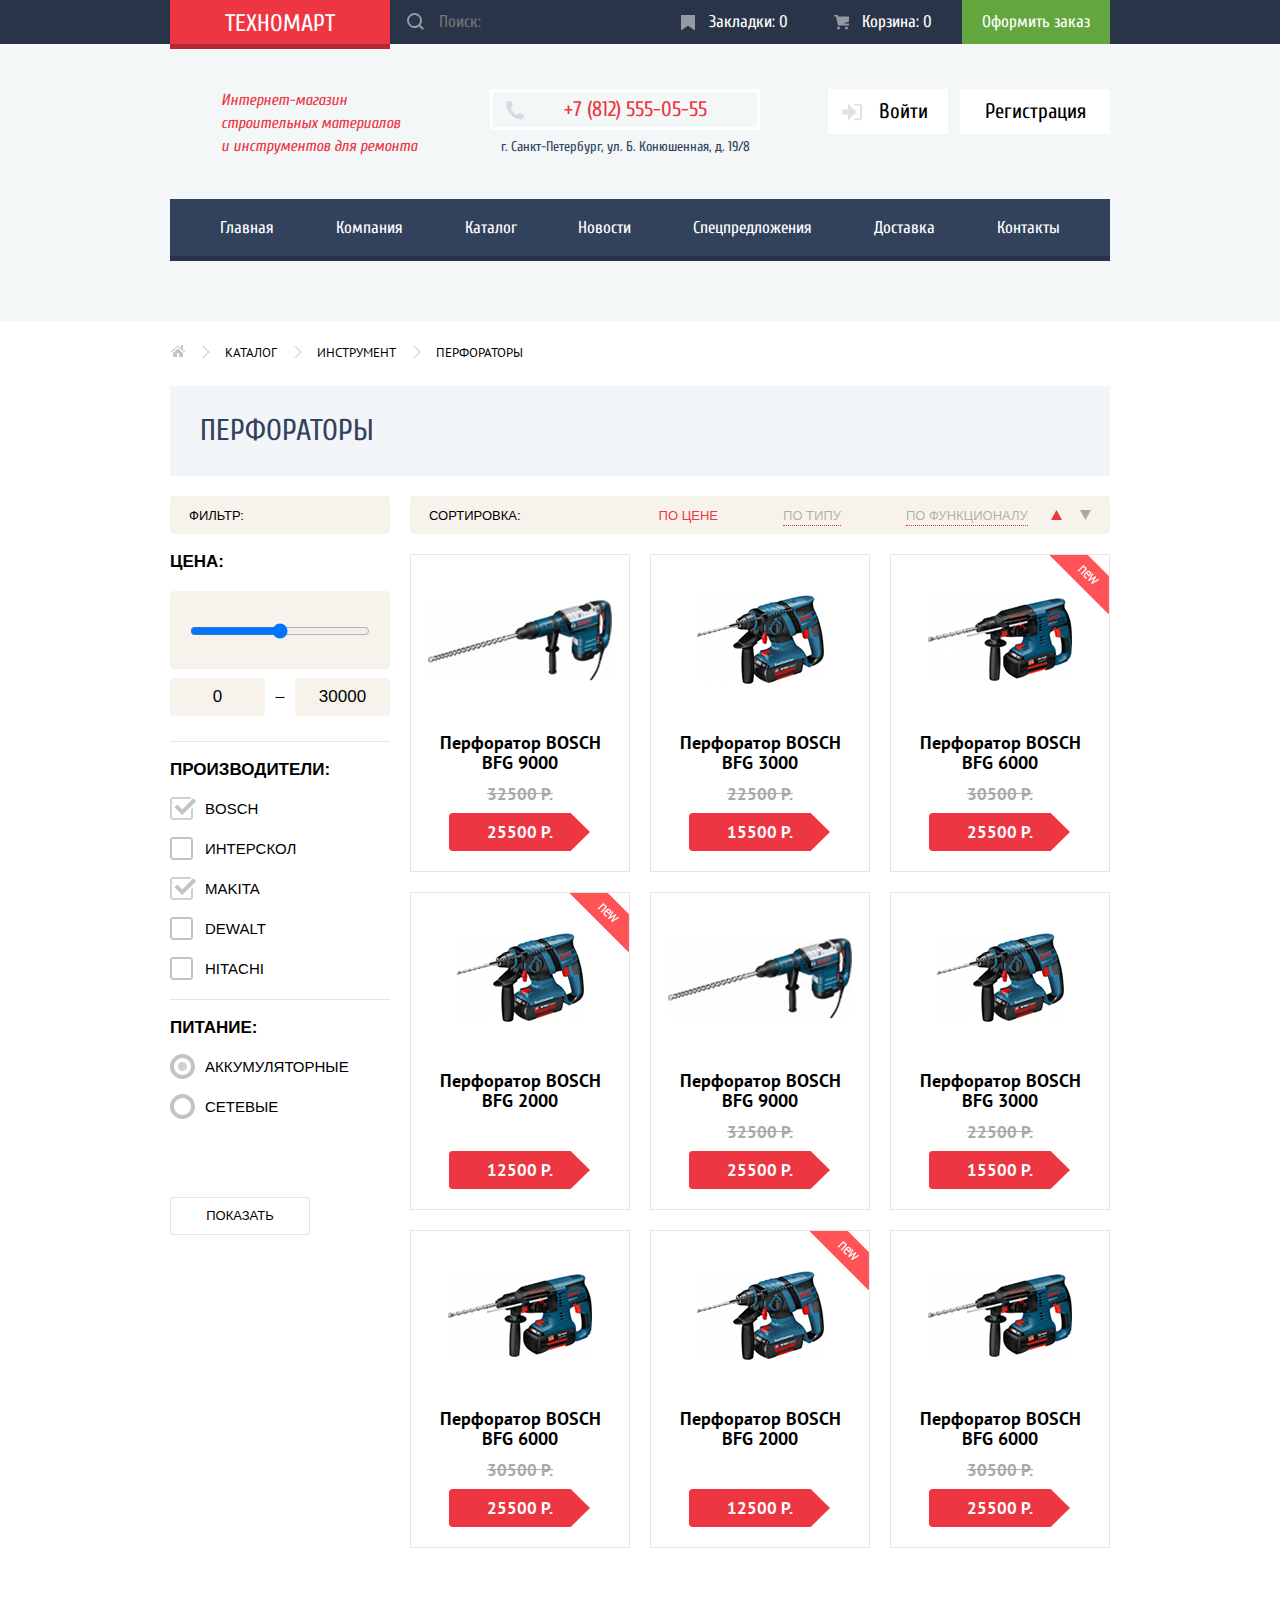
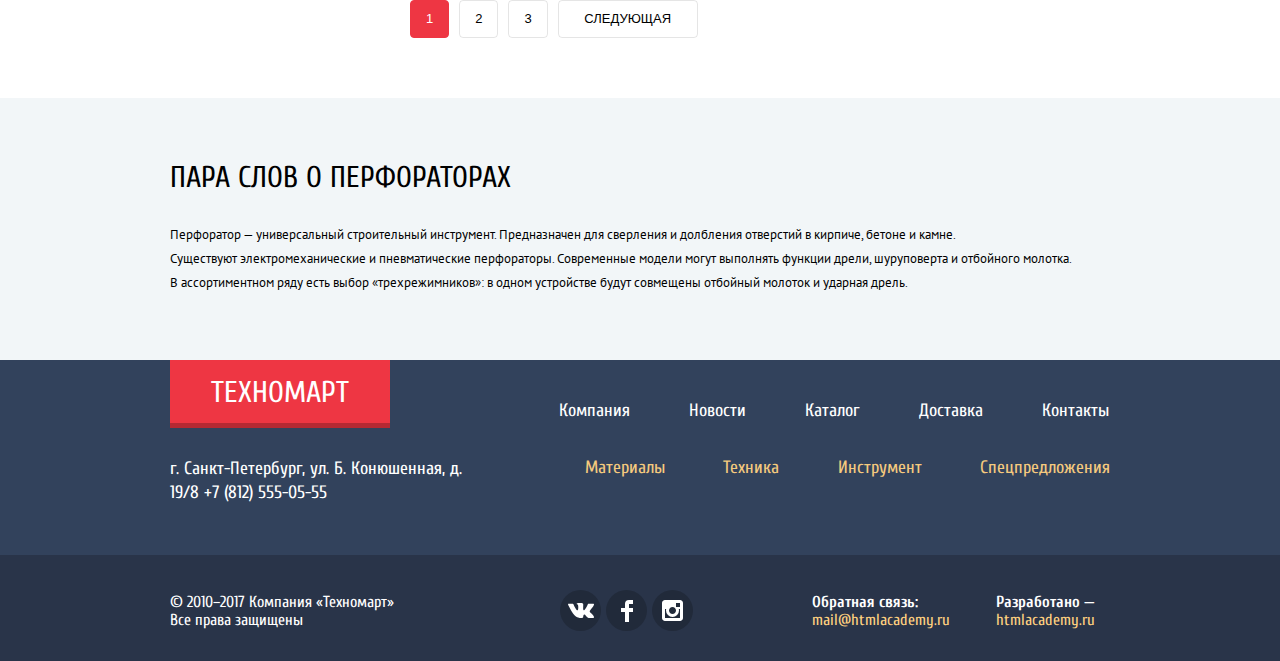
==== commit 09fae4f2: "Technomart Catalog done for 95%" ====
--- a/catalog-page.html
+++ b/catalog-page.html
@@ -179,14 +179,214 @@
                         </ul>
                         <div class="sorting-up-down">
                             <a href="" class="up-down-btn btn-active">
-                                <svg xmlns="http://www.w3.org/2000/svg" width="11" height="10" viewBox="0 0 11 10"><path fill="rgba(0,0,0,0.3)" d="M5.5 0L0 10h11z"/></svg>
+                                <svg xmlns="http://www.w3.org/2000/svg" width="11" height="10" viewBox="0 0 11 10">
+                                    <path fill="rgba(0,0,0,0.3)" d="M5.5 0L0 10h11z" /></svg>
                             </a>
                             <a href="" class="up-down-btn">
-                                <svg xmlns="http://www.w3.org/2000/svg" width="11" height="10" viewBox="0 0 11 10"><path fill="rgba(0,0,0,0.3)" d="M5.5 10L0 0h11"/></svg>
+                                <svg xmlns="http://www.w3.org/2000/svg" width="11" height="10" viewBox="0 0 11 10">
+                                    <path fill="rgba(0,0,0,0.3)" d="M5.5 10L0 0h11" /></svg>
                             </a>
                         </div>
                     </div>
-                </div>
+                    <div class="catalog-goods" id="tablex">
+                        <ul class="popular-products-menu" id="table">
+                            <li class="popular-products-item">
+                                <div class="new-item-ico not-visibly"></div>
+                                <div class="products-item-container">
+                                    <div class="products-item-img-container">
+                                        <img class="products-item-img" src="img/bosch%20bfg%209000.jpg" alt="Перфоратор BOSCH BFG 9000" width="184" height="164">
+                                        <div class="hover-hidden-container">
+                                            <div class="products-item-hover-container">
+                                                <div class="products-hover-btn-container">
+                                                    <button class="products-hover-btn buy-btn" id="basket-btn">КУПИТЬ</button>
+                                                    <button class="products-hover-btn bookmark-btn" id="bookmark-btn">В закладки</button>
+                                                </div>
+                                            </div>
+                                        </div>
+                                    </div>
+                                    <p class="products-item-title">Перфоратор BOSCH<br> BFG 9000</p>
+                                    <span class="products-item-oldprice">32500 Р.</span>
+                                    <span class="products-item-newprice">25500 Р.</span>
+                                </div>
+                            </li>
+                            <li class="popular-products-item">
+                                <div class="new-item-ico not-visibly"></div>
+                                <div class="products-item-container">
+                                    <div class="products-item-img-container">
+                                        <img class="products-item-img" src="img/bosch%20bfg%203000.jpg" alt="Перфоратор BOSCH BFG 3000" width="127" height="112">
+                                        <div class="hover-hidden-container">
+                                            <div class="products-item-hover-container">
+                                                <div class="products-hover-btn-container">
+                                                    <button class="products-hover-btn buy-btn" id="basket-btn">КУПИТЬ</button>
+                                                    <button class="products-hover-btn bookmark-btn" id="bookmark-btn">В закладки</button>
+                                                </div>
+                                            </div>
+                                        </div>
+                                    </div>
+                                    <p class="products-item-title">Перфоратор BOSCH<br> BFG 3000</p>
+                                    <span class="products-item-oldprice">22500 Р.</span>
+                                    <span class="products-item-newprice">15500 Р.</span>
+                                </div>
+                            </li>
+                            <li class="popular-products-item">
+                                <div class="new-item-ico visibly"></div>
+                                <div class="products-item-container">
+                                    <div class="products-item-img-container">
+                                        <img class="products-item-img" src="img/bosch%20bfg%206000.jpg" alt="Перфоратор BOSCH BFG 6000" width="144" height="128">
+                                        <div class="hover-hidden-container">
+                                            <div class="products-item-hover-container">
+                                                <div class="products-hover-btn-container">
+                                                    <button class="products-hover-btn buy-btn" id="basket-btn">КУПИТЬ</button>
+                                                    <button class="products-hover-btn bookmark-btn" id="bookmark-btn">В закладки</button>
+                                                </div>
+                                            </div>
+                                        </div>
+                                    </div>
+                                    <p class="products-item-title">Перфоратор BOSCH<br> BFG 6000</p>
+                                    <span class="products-item-oldprice">30500 Р.</span>
+                                    <span class="products-item-newprice">25500 Р.</span>
+                                </div>
+                            </li>
+                            <li class="popular-products-item">
+                                <div class="new-item-ico visibly"></div>
+                                <div class="products-item-container">
+                                    <div class="products-item-img-container">
+                                        <img class="products-item-img" src="img/bosch%20bfg%202000.jpg" alt="Перфоратор BOSCH BFG 2000" width="127" height="112">
+                                        <div class="hover-hidden-container">
+                                            <div class="products-item-hover-container">
+                                                <div class="products-hover-btn-container">
+                                                    <button class="products-hover-btn buy-btn" id="basket-btn">КУПИТЬ</button>
+                                                    <button class="products-hover-btn bookmark-btn" id="bookmark-btn">В закладки</button>
+                                                </div>
+                                            </div>
+                                        </div>
+                                    </div>
+                                    <p class="products-item-title">Перфоратор BOSCH<br> BFG 2000</p>
+                                    <span class="products-item-oldprice"></span>
+                                    <span class="products-item-newprice">12500 Р.</span>
+                                </div>
+                            </li>
+                            <li class="popular-products-item">
+                                <div class="new-item-ico not-visibly"></div>
+                                <div class="products-item-container">
+                                    <div class="products-item-img-container">
+                                        <img class="products-item-img" src="img/bosch%20bfg%209000.jpg" alt="Перфоратор BOSCH BFG 9000" width="184" height="164">
+                                        <div class="hover-hidden-container">
+                                            <div class="products-item-hover-container">
+                                                <div class="products-hover-btn-container">
+                                                    <button class="products-hover-btn buy-btn" id="basket-btn">КУПИТЬ</button>
+                                                    <button class="products-hover-btn bookmark-btn" id="bookmark-btn">В закладки</button>
+                                                </div>
+                                            </div>
+                                        </div>
+                                    </div>
+                                    <p class="products-item-title">Перфоратор BOSCH<br> BFG 9000</p>
+                                    <span class="products-item-oldprice">32500 Р.</span>
+                                    <span class="products-item-newprice">25500 Р.</span>
+                                </div>
+                            </li>
+                            <li class="popular-products-item">
+                                <div class="new-item-ico not-visibly"></div>
+                                <div class="products-item-container">
+                                    <div class="products-item-img-container">
+                                        <img class="products-item-img" src="img/bosch%20bfg%203000.jpg" alt="Перфоратор BOSCH BFG 3000" width="127" height="112">
+                                        <div class="hover-hidden-container">
+                                            <div class="products-item-hover-container">
+                                                <div class="products-hover-btn-container">
+                                                    <button class="products-hover-btn buy-btn" id="basket-btn">КУПИТЬ</button>
+                                                    <button class="products-hover-btn bookmark-btn" id="bookmark-btn">В закладки</button>
+                                                </div>
+                                            </div>
+                                        </div>
+                                    </div>
+                                    <p class="products-item-title">Перфоратор BOSCH<br> BFG 3000</p>
+                                    <span class="products-item-oldprice">22500 Р.</span>
+                                    <span class="products-item-newprice">15500 Р.</span>
+                                </div>
+                            </li>
+                            <li class="popular-products-item">
+                                <div class="new-item-ico not-visibly"></div>
+                                <div class="products-item-container">
+                                    <div class="products-item-img-container">
+                                        <img class="products-item-img" src="img/bosch%20bfg%206000.jpg" alt="Перфоратор BOSCH BFG 6000" width="144" height="128">
+                                        <div class="hover-hidden-container">
+                                            <div class="products-item-hover-container">
+                                                <div class="products-hover-btn-container">
+                                                    <button class="products-hover-btn buy-btn" id="basket-btn">КУПИТЬ</button>
+                                                    <button class="products-hover-btn bookmark-btn" id="bookmark-btn">В закладки</button>
+                                                </div>
+                                            </div>
+                                        </div>
+                                    </div>
+                                    <p class="products-item-title">Перфоратор BOSCH<br> BFG 6000</p>
+                                    <span class="products-item-oldprice">30500 Р.</span>
+                                    <span class="products-item-newprice">25500 Р.</span>
+                                </div>
+                            </li>
+                            <li class="popular-products-item">
+                                <div class="new-item-ico visibly"></div>
+                                <div class="products-item-container">
+                                    <div class="products-item-img-container">
+                                        <img class="products-item-img" src="img/bosch%20bfg%202000.jpg" alt="Перфоратор BOSCH BFG 2000" width="127" height="112">
+                                        <div class="hover-hidden-container">
+                                            <div class="products-item-hover-container">
+                                                <div class="products-hover-btn-container">
+                                                    <button class="products-hover-btn buy-btn" id="basket-btn">КУПИТЬ</button>
+                                                    <button class="products-hover-btn bookmark-btn" id="bookmark-btn">В закладки</button>
+                                                </div>
+                                            </div>
+                                        </div>
+                                    </div>
+                                    <p class="products-item-title">Перфоратор BOSCH<br> BFG 2000</p>
+                                    <span class="products-item-oldprice"></span>
+                                    <span class="products-item-newprice">12500 Р.</span>
+                                </div>
+                            </li>
+                            <li class="popular-products-item">
+                                <div class="new-item-ico not-visibly"></div>
+                                <div class="products-item-container">
+                                    <div class="products-item-img-container">
+                                        <img class="products-item-img" src="img/bosch%20bfg%206000.jpg" alt="Перфоратор BOSCH BFG 6000" width="144" height="128">
+                                        <div class="hover-hidden-container">
+                                            <div class="products-item-hover-container">
+                                                <div class="products-hover-btn-container">
+                                                    <button class="products-hover-btn buy-btn" id="basket-btn">КУПИТЬ</button>
+                                                    <button class="products-hover-btn bookmark-btn" id="bookmark-btn">В закладки</button>
+                                                </div>
+                                            </div>
+                                        </div>
+                                    </div>
+                                    <p class="products-item-title">Перфоратор BOSCH<br> BFG 6000</p>
+                                    <span class="products-item-oldprice">30500 Р.</span>
+                                    <span class="products-item-newprice">25500 Р.</span>
+                                </div>
+                            </li>
+                        </ul>
+                        <ul class="catalog-paginator">
+                            <li class="paginator-item">
+                                <a href="" class="paginator-link current-paginator">1</a>
+                            </li>
+                            <li class="paginator-item">
+                                <a href="" class="paginator-link">2</a>
+                            </li>
+                            <li class="paginator-item">
+                                <a href="" class="paginator-link">3</a>
+                            </li>
+                            <li class="paginator-item">
+                                <a href="" class="paginator-link next-paginator">СЛЕДУЮЩАЯ</a>
+                            </li>
+                        </ul>
+                    </div>
+                </div>
+            </div>
+        </div>
+        <div class="about-drill">
+            <div class="about-drill-container">
+                <h3 class="about-drill-title">ПАРА СЛОВ О ПЕРФОРАТОРАХ</h3>
+                <p class="about-drill-description">
+                    Перфоратор — универсальный строительный инструмент. Предназначен для сверления и долбления отверстий в кирпиче, бетоне и камне.<br>
+                    Существуют электромеханические и пневматические перфораторы. Современные модели могут выполнять функции дрели, шуруповерта и отбойного молотка. <br>В ассортиментном ряду есть выбор «трехрежимников»: в одном устройстве будут совмещены отбойный молоток и ударная дрель.
+                </p>
             </div>
         </div>
     </main>
@@ -265,34 +465,6 @@
             </div>
         </div>
     </footer>
-    <div class="modal modal-login">
-        <form action="" class="modal-form" method="post">
-            <div class="modal-form-container">
-                <div class="user-info-container">
-                    <p class="user-info">
-                        <label class="form-label" for="user-name">Ваше имя:</label>
-                        <input class="form-input" type="text" name="name" placeholder="Представьтесь, пожалуйста" id="user-name">
-                    </p>
-                    <p class="user-info">
-                        <label class="form-label" for="user-mail">Ваш e-mail:</label>
-                        <input class="form-input" type="text" name="mail" placeholder="Для отправки ответа" id="user-mail">
-                    </p>
-                </div>
-                <p class="user-letter-container">
-                    <label class="form-label" for="user-latter">Текст письма:</label>
-                    <textarea class="user-letter form-input" name="latter" placeholder="В свободной форме" id="user-latter"></textarea>
-                </p>
-            </div>
-            <div class="submit-btn-container">
-                <button class="button submit-btn" type="submit">ОТПРАВИТЬ</button>
-            </div>
-        </form>
-        <button class="modal-close-btn"></button>
-    </div>
-    <div class="modal modal-map">
-        <iframe src="https://yandex.ru/map-widget/v1/-/CKA7zEIZ" width="940" height="446" frameborder="0" allowfullscreen="true"></iframe>
-        <button class="modal-close-btn"></button>
-    </div>
     <div class="modal mobal-buy">
         <div class="mobal-buy-title-container">
             <h3 class="mobal-buy-title">Товар добавлен в корзину!</h3>
--- a/css/style.css
+++ b/css/style.css
@@ -787,6 +787,7 @@
 .popular-products-menu {
     display: flex;
     justify-content: space-between;
+    flex-wrap: wrap;
 
     font-family: 'PT Sans', Arial, sans-serif;
     font-weight: 700;
@@ -2032,6 +2033,18 @@
     background-color: #fff;
 
     padding: 9px 0;
+
+    cursor: pointer;
+}
+
+.filter-btn:hover,
+.filter-btn:focus {
+    border: 1px solid rgba(0,0,0,0.2);
+    outline: none;
+}
+
+.filter-btn:active {
+    border-color: #ee3643;
 }
 
 .catalog-goods-container {
@@ -2043,7 +2056,7 @@
     display: flex;
 
     padding: 11px 19px 8px 19px;
-    margin-bottom: 13px;
+    margin-bottom: 20px;
 
     font-size: 13px;
     line-height: 18px;
@@ -2100,12 +2113,91 @@
     fill: #ee3643;
 }
 
-
-
-
-
-
-
-
-
-
+.catalog-page .popular-products-menu {
+    margin-bottom: 32px;
+}
+
+.catalog-page .popular-products-item {
+    margin-bottom: 20px;
+    text-transform: none;
+}
+
+.catalog-paginator {
+    display: flex;
+
+    line-height: 18px;
+}
+
+.paginator-item + .paginator-item {
+    margin-left: 10px;
+}
+
+.paginator-link {
+    font-size: 13px;
+    line-height: 18px;
+    color: #000;
+    vertical-align: middle;
+    text-align: center;
+
+    border: 1px solid rgba(0,0,0,0.1);
+    border-radius: 4px;
+
+    padding: 9px 15px;
+}
+
+.current-paginator {
+    border: 1px solid #ee3643;
+    background-color: #ee3643;
+    color: #fff;
+}
+
+.next-paginator {
+    width: 140px;
+}
+
+.paginator-link:hover {
+    border: 1px solid rgba(0,0,0,0.2);
+}
+
+.paginator-link:active {
+    border-color: #ee3643;
+}
+
+.about-drill {
+    width: 100%;
+    background-color: #f2f6f8;
+}
+
+.about-drill-container {
+    max-width: 960px;
+    width: 100%;
+    padding: 65px 10px;
+    margin: 0 auto;
+
+    color: #000;
+}
+
+.about-drill-title {
+    font-size: 30px;
+    line-height: 30px;
+    font-weight: 400;
+
+    margin-bottom: 30px;
+}
+
+.about-drill-description {
+    font-family: 'PT Sans', Arial, sans-serif;
+    font-size: 13px;
+    line-height: 24px;
+    font-weight: 400;
+
+    margin: 0;
+}
+
+
+
+
+
+
+
+
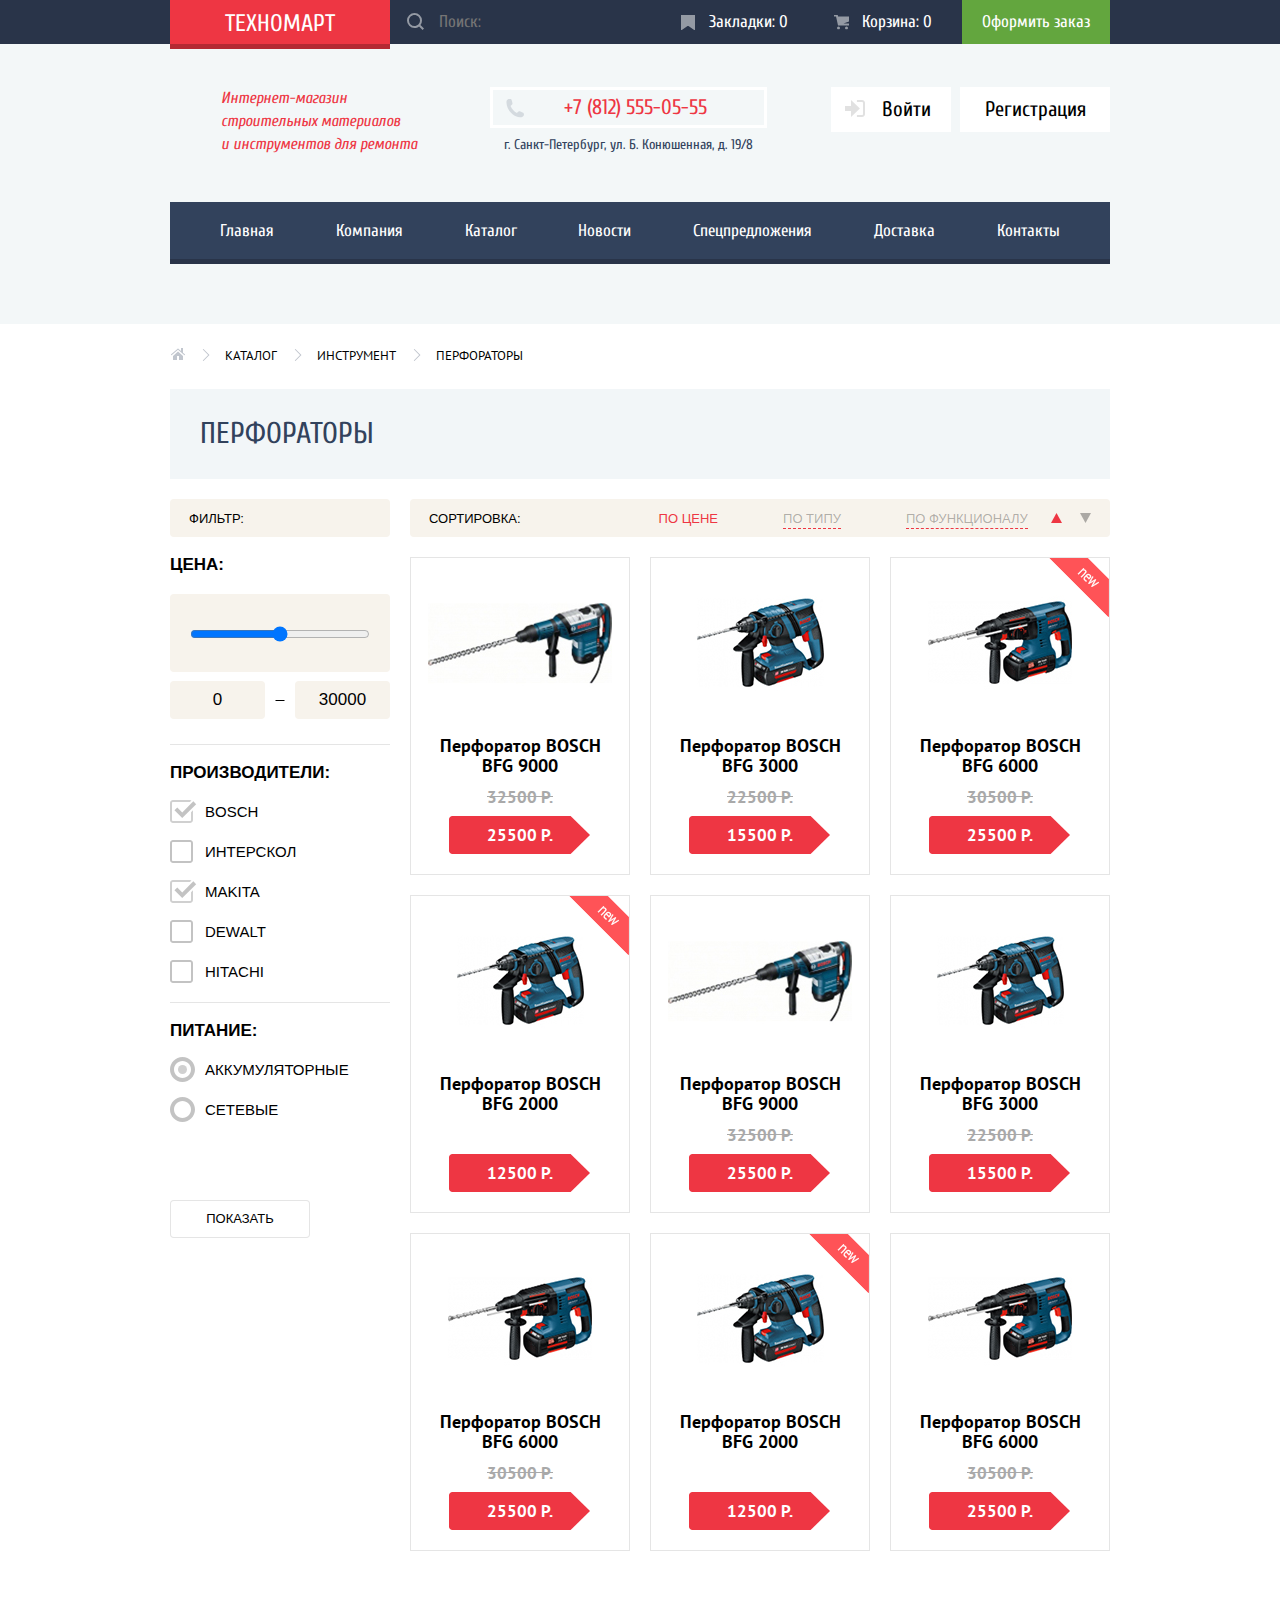
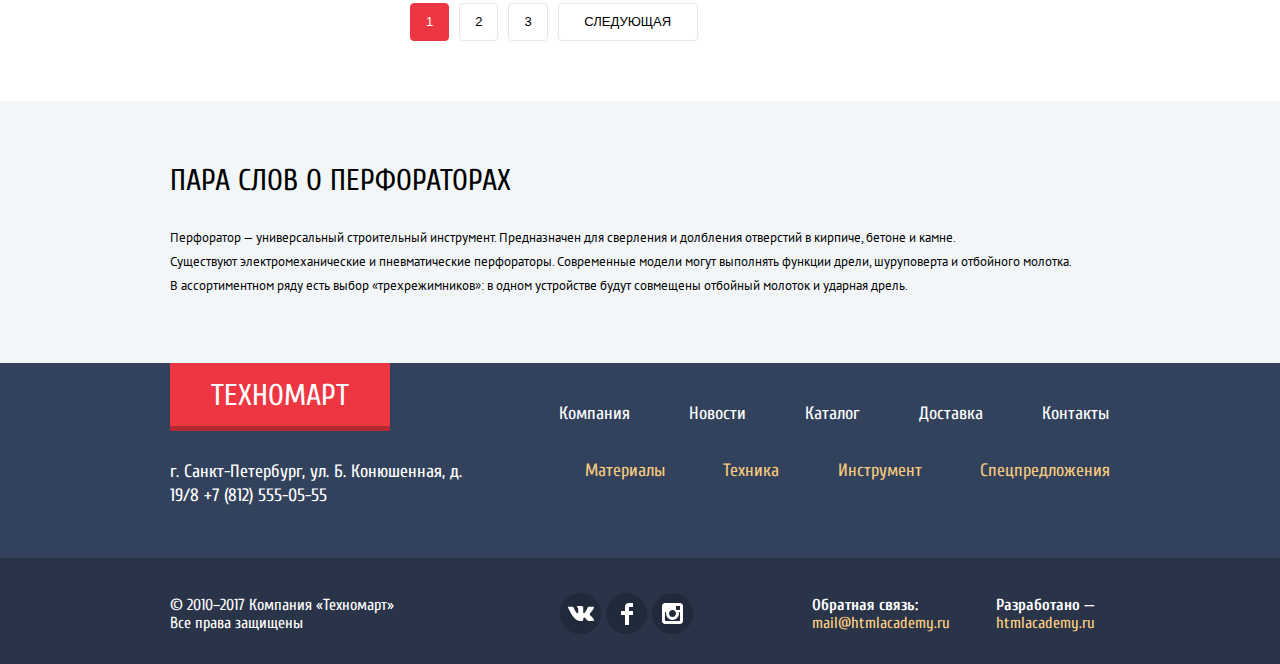
==== commit 2b41f0e5: "12313" ====
--- a/catalog-page.html
+++ b/catalog-page.html
@@ -49,9 +49,22 @@
                     <a class="panel-contacts-phone" href="tel:+78125550555">+7 (812) 555-05-55</a>
                     <p class="panel-contacts-location">г. Санкт-Петербург, ул. Б. Конюшенная, д. 19/8</p>
                 </div>
-                <div class="middle-panel-login">
-                    <a class="panel-login-btn panel-login-in" href="#">Войти</a>
-                    <a class="panel-login-btn panel-login-reg" href="#">Регистрация</a>
+                <div class="middle-panel-login-container">
+                    <div class="middle-panel-login display-on">
+                        <a class="panel-login-btn panel-login-in" href="#">Войти</a>
+                        <a class="panel-login-btn panel-login-reg" href="#">Регистрация</a>
+                    </div>
+                    <div class="middle-panel-login-area display-off">
+                        <div class="user-page">
+                            <div class="user-ico"></div>
+                            <span class="user-name">Равшан Джамшутович</span>
+                            <div class="user-exit"></div>
+                        </div>
+                        <div class="user-page-info">
+                            <a href="" class="my-orders">Мои заказы</a>
+                            <a href="" class="personal-area">Личный кабинет</a>
+                        </div>
+                    </div>
                 </div>
             </div>
             <nav class="middle-panel-navigation">
--- a/css/style.css
+++ b/css/style.css
@@ -307,7 +307,7 @@
     max-width: 960px;
     width: 100%;
 
-    padding: 45px 10px 40px 10px;
+    padding: 43px 10px 40px 10px;
     margin: 0 auto;
 
     display: flex;
@@ -334,13 +334,12 @@
     max-width: 300px;
     width: 100%;
 
-    padding-right: 30px;
+    padding-right: 23px;
 }
 
 .panel-contacts-phone {
     position: relative;
 
-    max-width: 270px;
     width: 100%;
 
     display: block;
@@ -383,14 +382,16 @@
     margin-top: 5px;
 }
 
+.middle-panel-login-container {
+    max-width: 300px;
+    width: 100%;
+
+    padding-left: 11px;
+}
+
 .middle-panel-login {
-    max-width: 300px;
-    width: 100%;
-
-    display: flex;
-    justify-content: space-between;
-
-    padding-left: 18px;
+    padding-bottom: 30px;
+    padding-left: 10px;
 }
 
 .panel-login-btn {
@@ -415,6 +416,7 @@
     width: 100%;
 
     padding-left: 31px;
+    margin-right: 3px;
 }
 
 .panel-login-in::before {
@@ -423,10 +425,8 @@
     width: 20px;
     height: 17px;
 
-    top: 50%;
+    top: 13px;
     left: 14px;
-
-    transform: translateY(-50%);
 
     opacity: 0.5;
 
@@ -456,6 +456,117 @@
     background: url(../svg/icon-login.svg) no-repeat center center;
 
     opacity: 0.5;
+}
+
+.user-page {
+    display: flex;
+
+    position: relative;
+
+    padding: 12px 47px;
+
+    font-size: 21px;
+    line-height: 21px;
+
+    color: #000;
+    background-color: #fff;
+}
+
+.user-ico {
+    position: absolute;
+
+    width: 20px;
+    height: 18px;
+
+    left: 13px;
+    top: 13px;
+
+    background: url('../svg/icon-user.svg') no-repeat center center;
+
+    cursor: pointer;
+}
+
+.user-exit {
+    position: absolute;
+
+    width: 21px;
+    height: 17px;
+
+    right: 10px;
+    top: 14px;
+
+    background: url('../svg/icon-logout.svg') no-repeat center center;
+
+    cursor: pointer;
+}
+
+.user-exit:hover {
+    background: url(../svg/icon-logout-blue.svg) no-repeat center center;
+}
+
+.user-ico:hover {
+    background: url(../svg/icon-user-blue.svg) no-repeat center center;
+}
+
+.user-exit:active {
+    background: url(../svg/icon-logout.svg) no-repeat center center;
+
+    opacity: 0.5;
+}
+
+.user-ico:active {
+    background: url(../svg/icon-user.svg) no-repeat center center;
+
+    opacity: 0.5;
+}
+
+.user-page-info {
+    margin-left: 18px;
+}
+
+.user-page-info a {
+    font-size: 16px;
+    line-height: 18px;
+    font-weight: 400;
+    color: #32425c;
+
+    border-bottom: 1px solid #32425c;
+}
+
+.user-page-info a:hover {
+    color: #ee3643;
+
+    border-bottom: 1px solid #ee3643;
+}
+
+.user-page-info a:active {
+    color: rgba(0,0,0,0.3);
+
+    border-bottom: 1px solid rgba(0,0,0,0.3);
+}
+
+.my-orders {
+    position: relative;
+
+    margin-right: 33px;
+}
+
+.my-orders::after {
+    content: "";
+
+    position: absolute;
+
+    width: 5px;
+    height: 5px;
+
+    right: -23px;
+    top: 50%;
+
+    transform: translateY(-50%);
+
+    border-radius: 50%;
+
+    background-color: #32425c;
 }
 
 /* Middle-panel-navigation */
@@ -2080,7 +2191,7 @@
 .sorting-btn {
     color: rgba(0,0,0,0.3);
 
-    border-bottom: 1px dotted #ee3643;
+    border-bottom: 1px dashed #ee3643;
 }
 
 .sorting-up-down {
